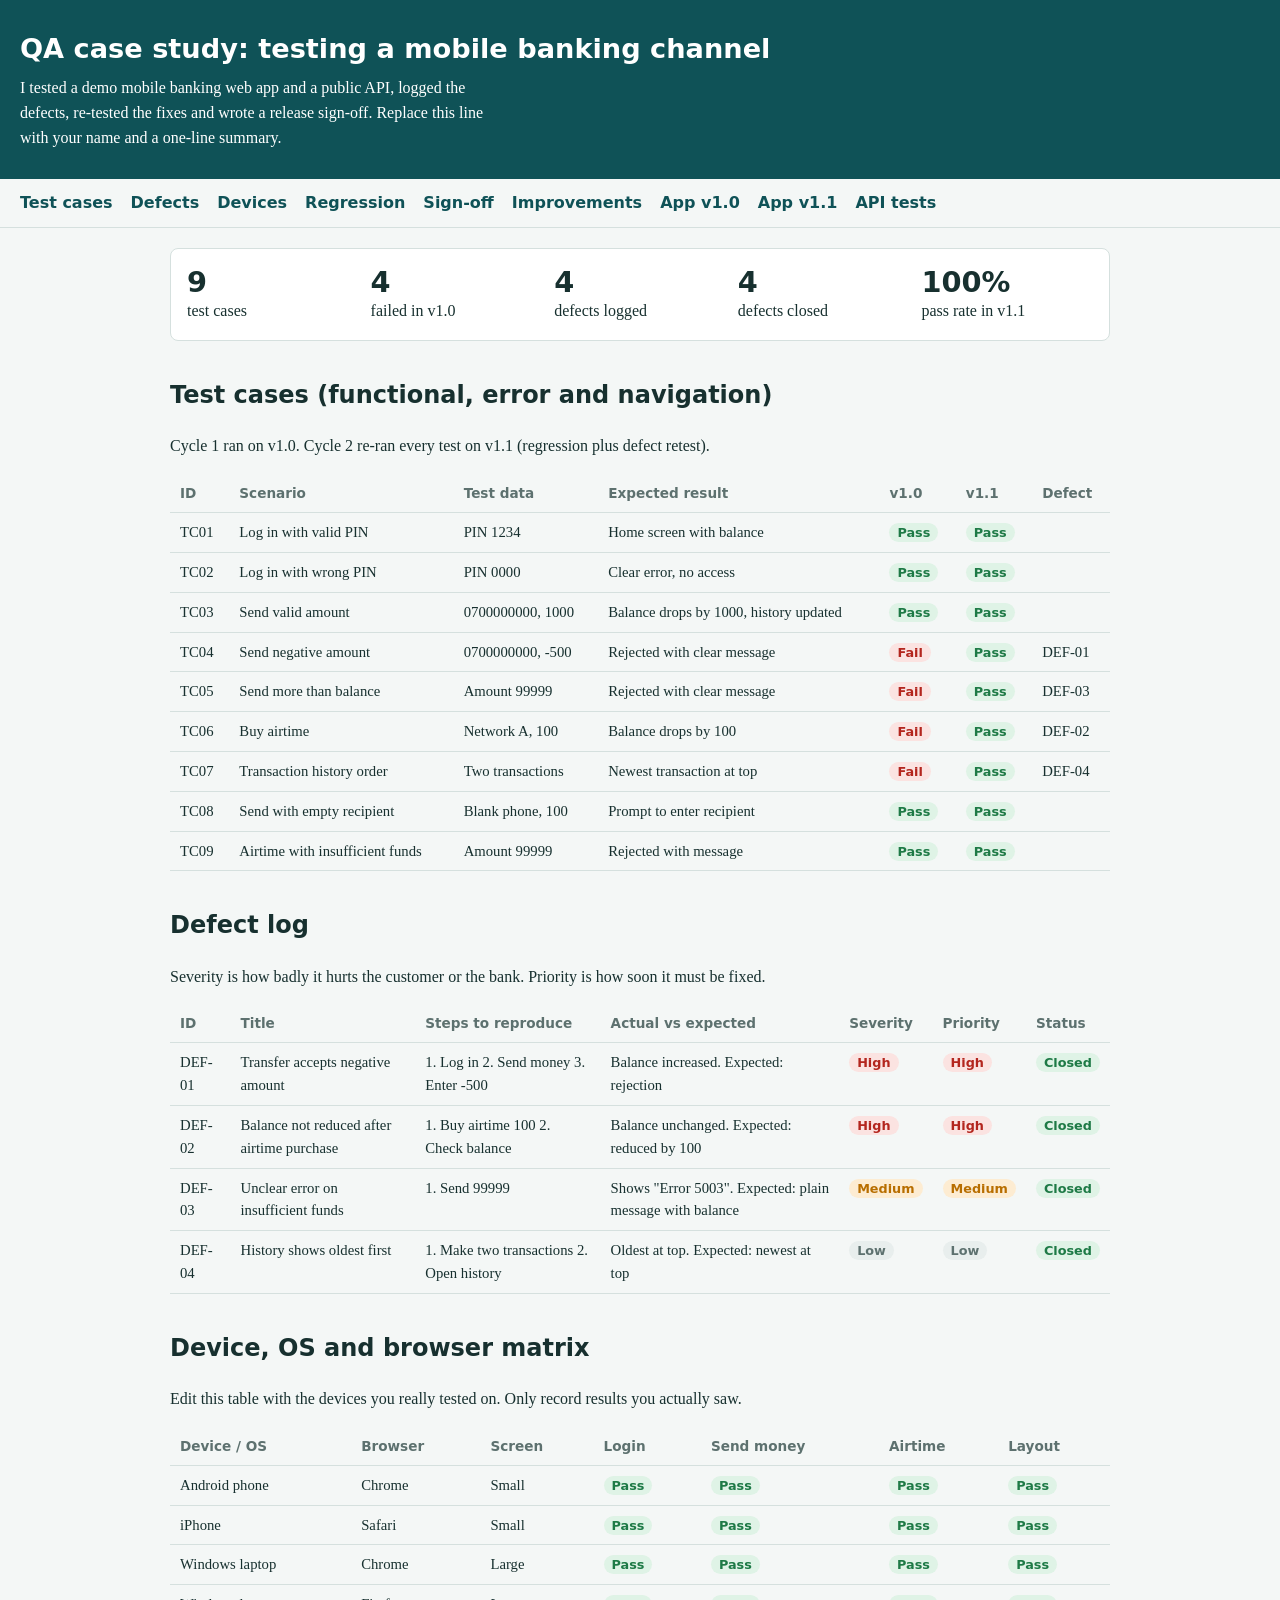
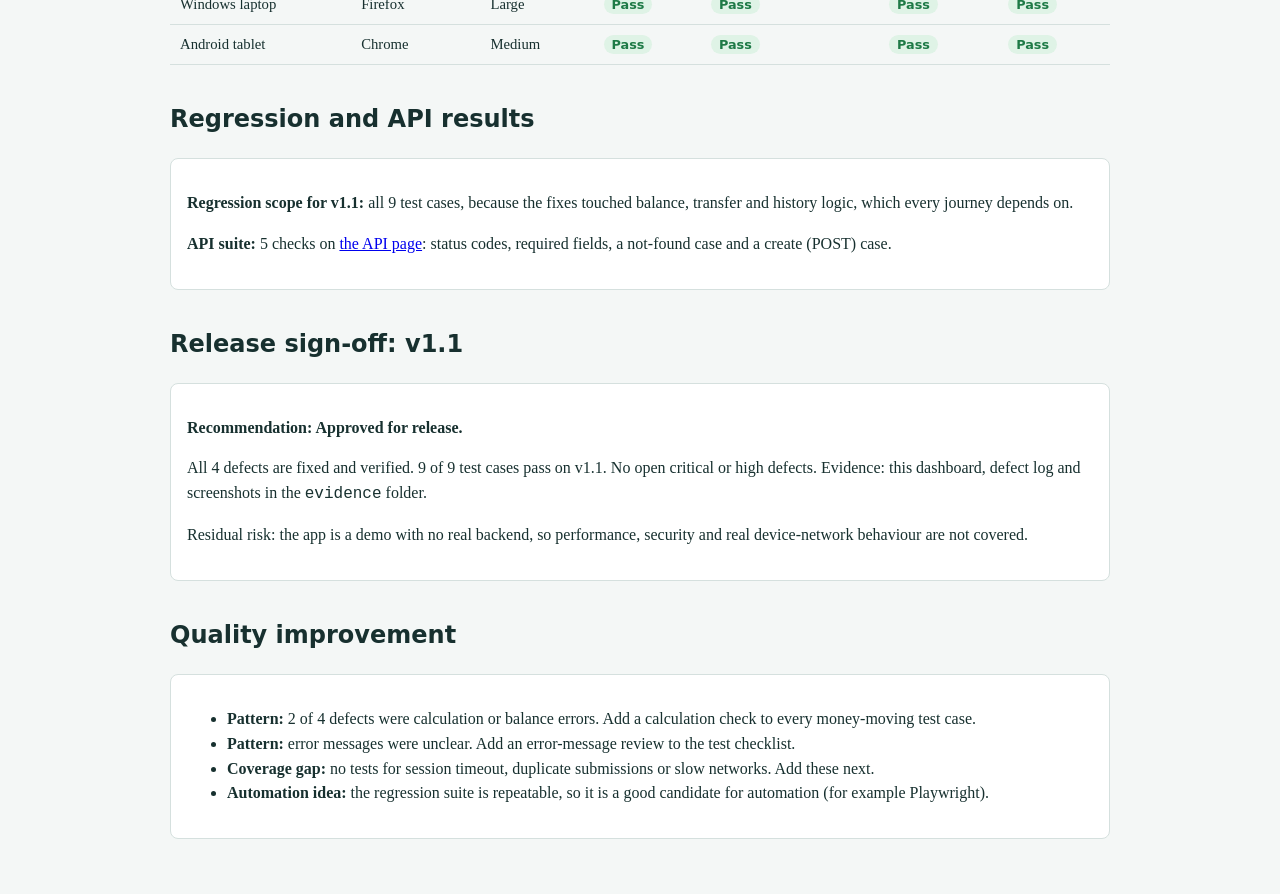
==== index.html @ ebb79bf7 "Add files via upload" ====
<!DOCTYPE html>
<html lang="en"><head><meta charset="utf-8">
<meta name="viewport" content="width=device-width, initial-scale=1">
<title>QA Case Study: Mobile and Channel Testing</title>
<link rel="stylesheet" href="style.css"></head>
<body>
<header><h1>QA case study: testing a mobile banking channel</h1>
<p>I tested a demo mobile banking web app and a public API, logged the defects, re-tested the fixes and wrote a release sign-off. Replace this line with your name and a one-line summary.</p></header>
<nav><a href="#cases">Test cases</a><a href="#defects">Defects</a><a href="#compat">Devices</a><a href="#regression">Regression</a><a href="#signoff">Sign-off</a><a href="#improve">Improvements</a><a href="app.html?v=1.0">App v1.0</a><a href="app.html?v=1.1">App v1.1</a><a href="api.html">API tests</a></nav>
<main>
<section><div class="stats card" id="stats"></div></section>

<section id="cases"><h2>Test cases (functional, error and navigation)</h2>
<p>Cycle 1 ran on v1.0. Cycle 2 re-ran every test on v1.1 (regression plus defect retest).</p>
<div class="wrap"><table><thead><tr><th>ID</th><th>Scenario</th><th>Test data</th><th>Expected result</th><th>v1.0</th><th>v1.1</th><th>Defect</th></tr></thead><tbody id="tc"></tbody></table></div></section>

<section id="defects"><h2>Defect log</h2>
<p>Severity is how badly it hurts the customer or the bank. Priority is how soon it must be fixed.</p>
<div class="wrap"><table><thead><tr><th>ID</th><th>Title</th><th>Steps to reproduce</th><th>Actual vs expected</th><th>Severity</th><th>Priority</th><th>Status</th></tr></thead><tbody id="df"></tbody></table></div></section>

<section id="compat"><h2>Device, OS and browser matrix</h2>
<p>Edit this table with the devices you really tested on. Only record results you actually saw.</p>
<div class="wrap"><table><thead><tr><th>Device / OS</th><th>Browser</th><th>Screen</th><th>Login</th><th>Send money</th><th>Airtime</th><th>Layout</th></tr></thead><tbody id="cm"></tbody></table></div></section>

<section id="regression"><h2>Regression and API results</h2>
<div class="card"><p><b>Regression scope for v1.1:</b> all 9 test cases, because the fixes touched balance, transfer and history logic, which every journey depends on.</p>
<p><b>API suite:</b> 5 checks on <a href="api.html">the API page</a>: status codes, required fields, a not-found case and a create (POST) case.</p></div></section>

<section id="signoff"><h2>Release sign-off: v1.1</h2>
<div class="card"><p><b>Recommendation: Approved for release.</b></p>
<p>All 4 defects are fixed and verified. 9 of 9 test cases pass on v1.1. No open critical or high defects. Evidence: this dashboard, defect log and screenshots in the <code>evidence</code> folder.</p>
<p>Residual risk: the app is a demo with no real backend, so performance, security and real device-network behaviour are not covered.</p></div></section>

<section id="improve"><h2>Quality improvement</h2>
<div class="card"><ul>
<li><b>Pattern:</b> 2 of 4 defects were calculation or balance errors. Add a calculation check to every money-moving test case.</li>
<li><b>Pattern:</b> error messages were unclear. Add an error-message review to the test checklist.</li>
<li><b>Coverage gap:</b> no tests for session timeout, duplicate submissions or slow networks. Add these next.</li>
<li><b>Automation idea:</b> the regression suite is repeatable, so it is a good candidate for automation (for example Playwright).</li>
</ul></div></section>
</main>
<script>
// EDIT THESE LISTS to change what the dashboard shows. Everything else updates by itself.
const cases=[
['TC01','Log in with valid PIN','PIN 1234','Home screen with balance','Pass','Pass',''],
['TC02','Log in with wrong PIN','PIN 0000','Clear error, no access','Pass','Pass',''],
['TC03','Send valid amount','0700000000, 1000','Balance drops by 1000, history updated','Pass','Pass',''],
['TC04','Send negative amount','0700000000, -500','Rejected with clear message','Fail','Pass','DEF-01'],
['TC05','Send more than balance','Amount 99999','Rejected with clear message','Fail','Pass','DEF-03'],
['TC06','Buy airtime','Network A, 100','Balance drops by 100','Fail','Pass','DEF-02'],
['TC07','Transaction history order','Two transactions','Newest transaction at top','Fail','Pass','DEF-04'],
['TC08','Send with empty recipient','Blank phone, 100','Prompt to enter recipient','Pass','Pass',''],
['TC09','Airtime with insufficient funds','Amount 99999','Rejected with message','Pass','Pass','']];
const defects=[
['DEF-01','Transfer accepts negative amount','1. Log in 2. Send money 3. Enter -500','Balance increased. Expected: rejection','High','High','Closed'],
['DEF-02','Balance not reduced after airtime purchase','1. Buy airtime 100 2. Check balance','Balance unchanged. Expected: reduced by 100','High','High','Closed'],
['DEF-03','Unclear error on insufficient funds','1. Send 99999','Shows "Error 5003". Expected: plain message with balance','Medium','Medium','Closed'],
['DEF-04','History shows oldest first','1. Make two transactions 2. Open history','Oldest at top. Expected: newest at top','Low','Low','Closed']];
const compat=[
['Android phone','Chrome','Small','Pass','Pass','Pass','Pass'],
['iPhone','Safari','Small','Pass','Pass','Pass','Pass'],
['Windows laptop','Chrome','Large','Pass','Pass','Pass','Pass'],
['Windows laptop','Firefox','Large','Pass','Pass','Pass','Pass'],
['Android tablet','Chrome','Medium','Pass','Pass','Pass','Pass']];
const tag=v=>v?`<span class="tag ${v}">${v}</span>`:'-';
const rows=(a,i)=>a.map(r=>'<tr>'+r.map((c,j)=>`<td>${i.includes(j)?tag(c):c}</td>`).join('')+'</tr>').join('');
document.getElementById('tc').innerHTML=rows(cases,[4,5]);
document.getElementById('df').innerHTML=rows(defects,[4,5,6]);
document.getElementById('cm').innerHTML=rows(compat,[3,4,5,6]);
const f1=cases.filter(c=>c[4]==='Fail').length, p2=cases.filter(c=>c[5]==='Pass').length;
document.getElementById('stats').innerHTML=[[cases.length,'test cases'],[f1,'failed in v1.0'],[defects.length,'defects logged'],[defects.filter(d=>d[6]==='Closed').length,'defects closed'],[Math.round(p2/cases.length*100)+'%','pass rate in v1.1']].map(s=>`<div><b>${s[0]}</b>${s[1]}</div>`).join('');
</script></body></html>
---- style.css ----
:root{--ink:#17302f;--bg:#f4f7f6;--card:#fff;--teal:#0f5257;--line:#d5e0de;--pass:#1e7a46;--fail:#b3261e;--warn:#b86e00;--muted:#5d716f}
@media(prefers-color-scheme:dark){:root{--ink:#e4efed;--bg:#0f1b1b;--card:#172827;--teal:#6cc3c0;--line:#2a4140;--muted:#9bb2af}}
*{box-sizing:border-box}
body{margin:0;font:16px/1.55 Georgia,"Times New Roman",serif;background:var(--bg);color:var(--ink)}
h1,h2,h3,nav,button,th,.tag,label{font-family:system-ui,-apple-system,"Segoe UI",Roboto,sans-serif}
header{background:var(--teal);color:#fff;padding:28px 20px}
@media(prefers-color-scheme:dark){header{color:#0f1b1b}}
header h1{margin:0 0 6px;font-size:1.7rem}header p{margin:0;max-width:60ch}
nav{display:flex;gap:18px;padding:12px 20px;border-bottom:1px solid var(--line);flex-wrap:wrap}
nav a{color:var(--teal);font-weight:600;text-decoration:none}nav a:hover,a:focus{text-decoration:underline}
main{max-width:980px;margin:0 auto;padding:20px}
section{margin:0 0 36px}
.card{background:var(--card);border:1px solid var(--line);border-radius:8px;padding:16px}
.stats{display:grid;grid-template-columns:repeat(auto-fit,minmax(130px,1fr));gap:12px}
.stats b{display:block;font:700 1.8rem system-ui}
.wrap{overflow-x:auto}
table{border-collapse:collapse;width:100%;font-size:.92rem}
th,td{text-align:left;padding:8px 10px;border-bottom:1px solid var(--line);vertical-align:top}
th{font-size:.85rem;color:var(--muted)}
.tag{padding:2px 8px;border-radius:99px;font-size:.8rem;font-weight:600;white-space:nowrap}
.Pass,.Fixed,.Closed{background:#dff3e6;color:var(--pass)}.Fail,.Open,.High{background:#fbe3e1;color:var(--fail)}
.Medium{background:#fdecd2;color:var(--warn)}.Low,.NA{background:#e8eeed;color:var(--muted)}
button{background:var(--teal);color:#fff;border:0;border-radius:6px;padding:10px 16px;font-weight:600;cursor:pointer}
@media(prefers-color-scheme:dark){button{color:#0f1b1b}}
button:focus-visible,input:focus-visible,select:focus-visible{outline:3px solid var(--warn);outline-offset:2px}
button.alt{background:transparent;color:var(--teal);border:1px solid var(--teal)}
input,select{width:100%;padding:10px;margin:4px 0 12px;border:1px solid var(--line);border-radius:6px;font:inherit;background:var(--card);color:var(--ink)}
.err{color:var(--fail);font-family:system-ui}.ok{color:var(--pass);font-family:system-ui}
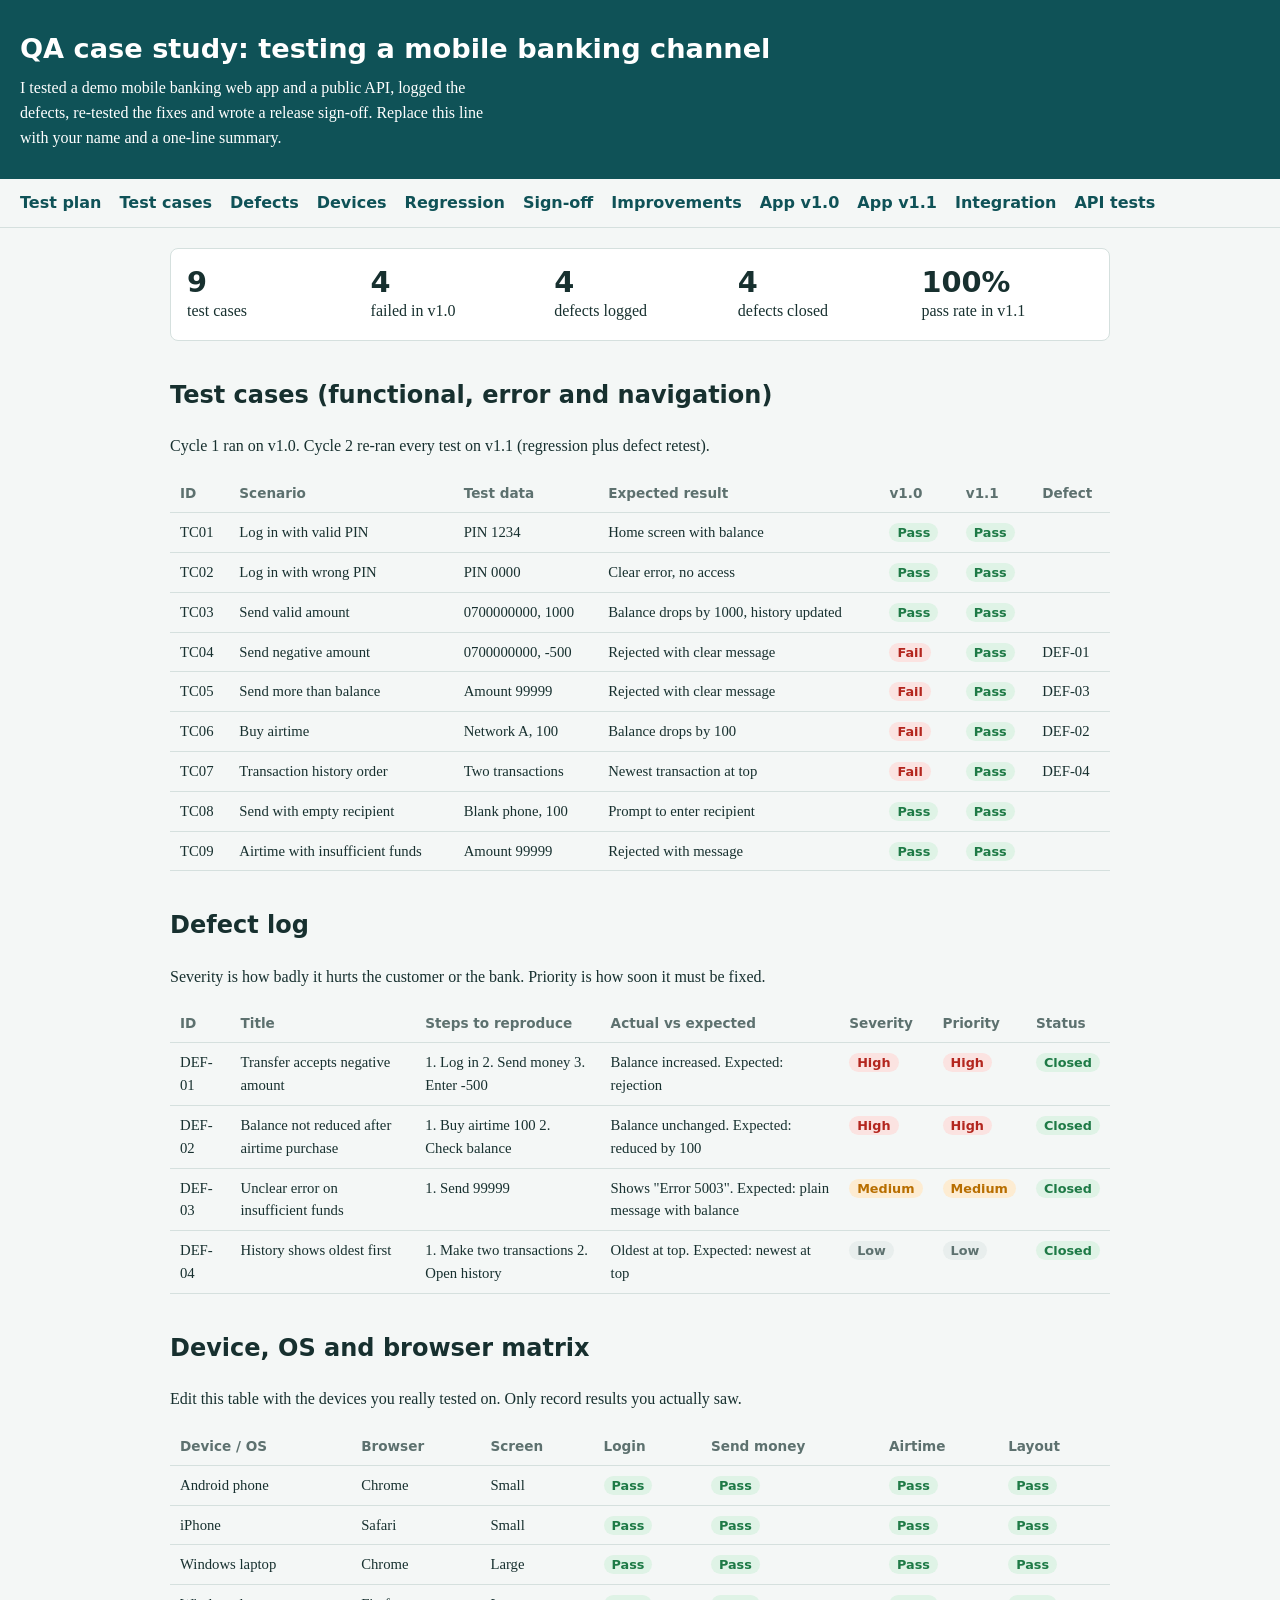
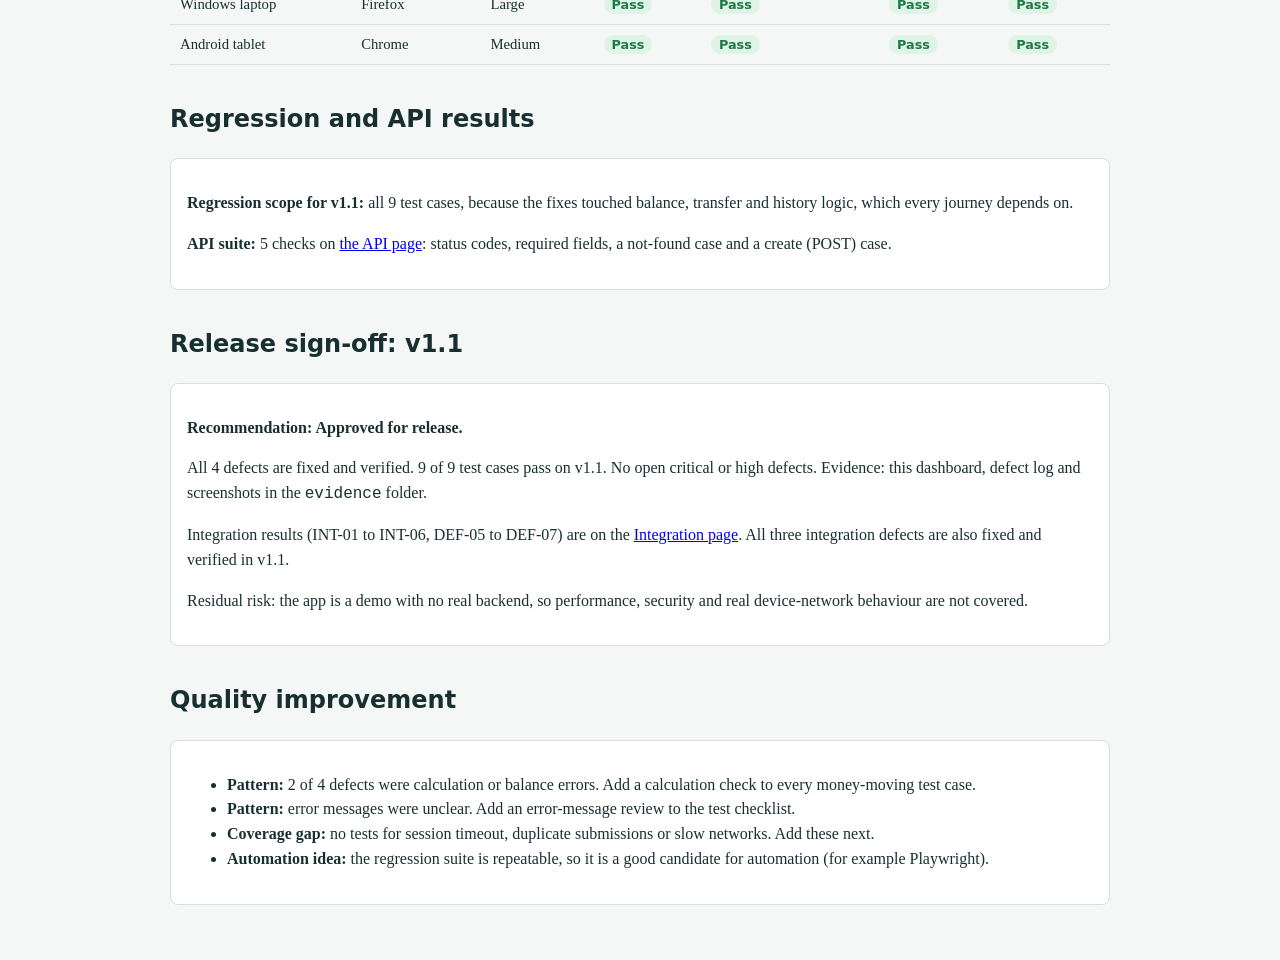
==== commit 9e771e32: "Add files via upload" ====
--- a/index.html
+++ b/index.html
@@ -6,7 +6,7 @@
 <body>
 <header><h1>QA case study: testing a mobile banking channel</h1>
 <p>I tested a demo mobile banking web app and a public API, logged the defects, re-tested the fixes and wrote a release sign-off. Replace this line with your name and a one-line summary.</p></header>
-<nav><a href="#cases">Test cases</a><a href="#defects">Defects</a><a href="#compat">Devices</a><a href="#regression">Regression</a><a href="#signoff">Sign-off</a><a href="#improve">Improvements</a><a href="app.html?v=1.0">App v1.0</a><a href="app.html?v=1.1">App v1.1</a><a href="api.html">API tests</a></nav>
+<nav><a href="plan.html">Test plan</a><a href="#cases">Test cases</a><a href="#defects">Defects</a><a href="#compat">Devices</a><a href="#regression">Regression</a><a href="#signoff">Sign-off</a><a href="#improve">Improvements</a><a href="app.html?v=1.0">App v1.0</a><a href="app.html?v=1.1">App v1.1</a><a href="integration.html">Integration</a><a href="api.html">API tests</a></nav>
 <main>
 <section><div class="stats card" id="stats"></div></section>
 
@@ -29,6 +29,7 @@
 <section id="signoff"><h2>Release sign-off: v1.1</h2>
 <div class="card"><p><b>Recommendation: Approved for release.</b></p>
 <p>All 4 defects are fixed and verified. 9 of 9 test cases pass on v1.1. No open critical or high defects. Evidence: this dashboard, defect log and screenshots in the <code>evidence</code> folder.</p>
+<p>Integration results (INT-01 to INT-06, DEF-05 to DEF-07) are on the <a href="integration.html">Integration page</a>. All three integration defects are also fixed and verified in v1.1.</p>
 <p>Residual risk: the app is a demo with no real backend, so performance, security and real device-network behaviour are not covered.</p></div></section>
 
 <section id="improve"><h2>Quality improvement</h2>
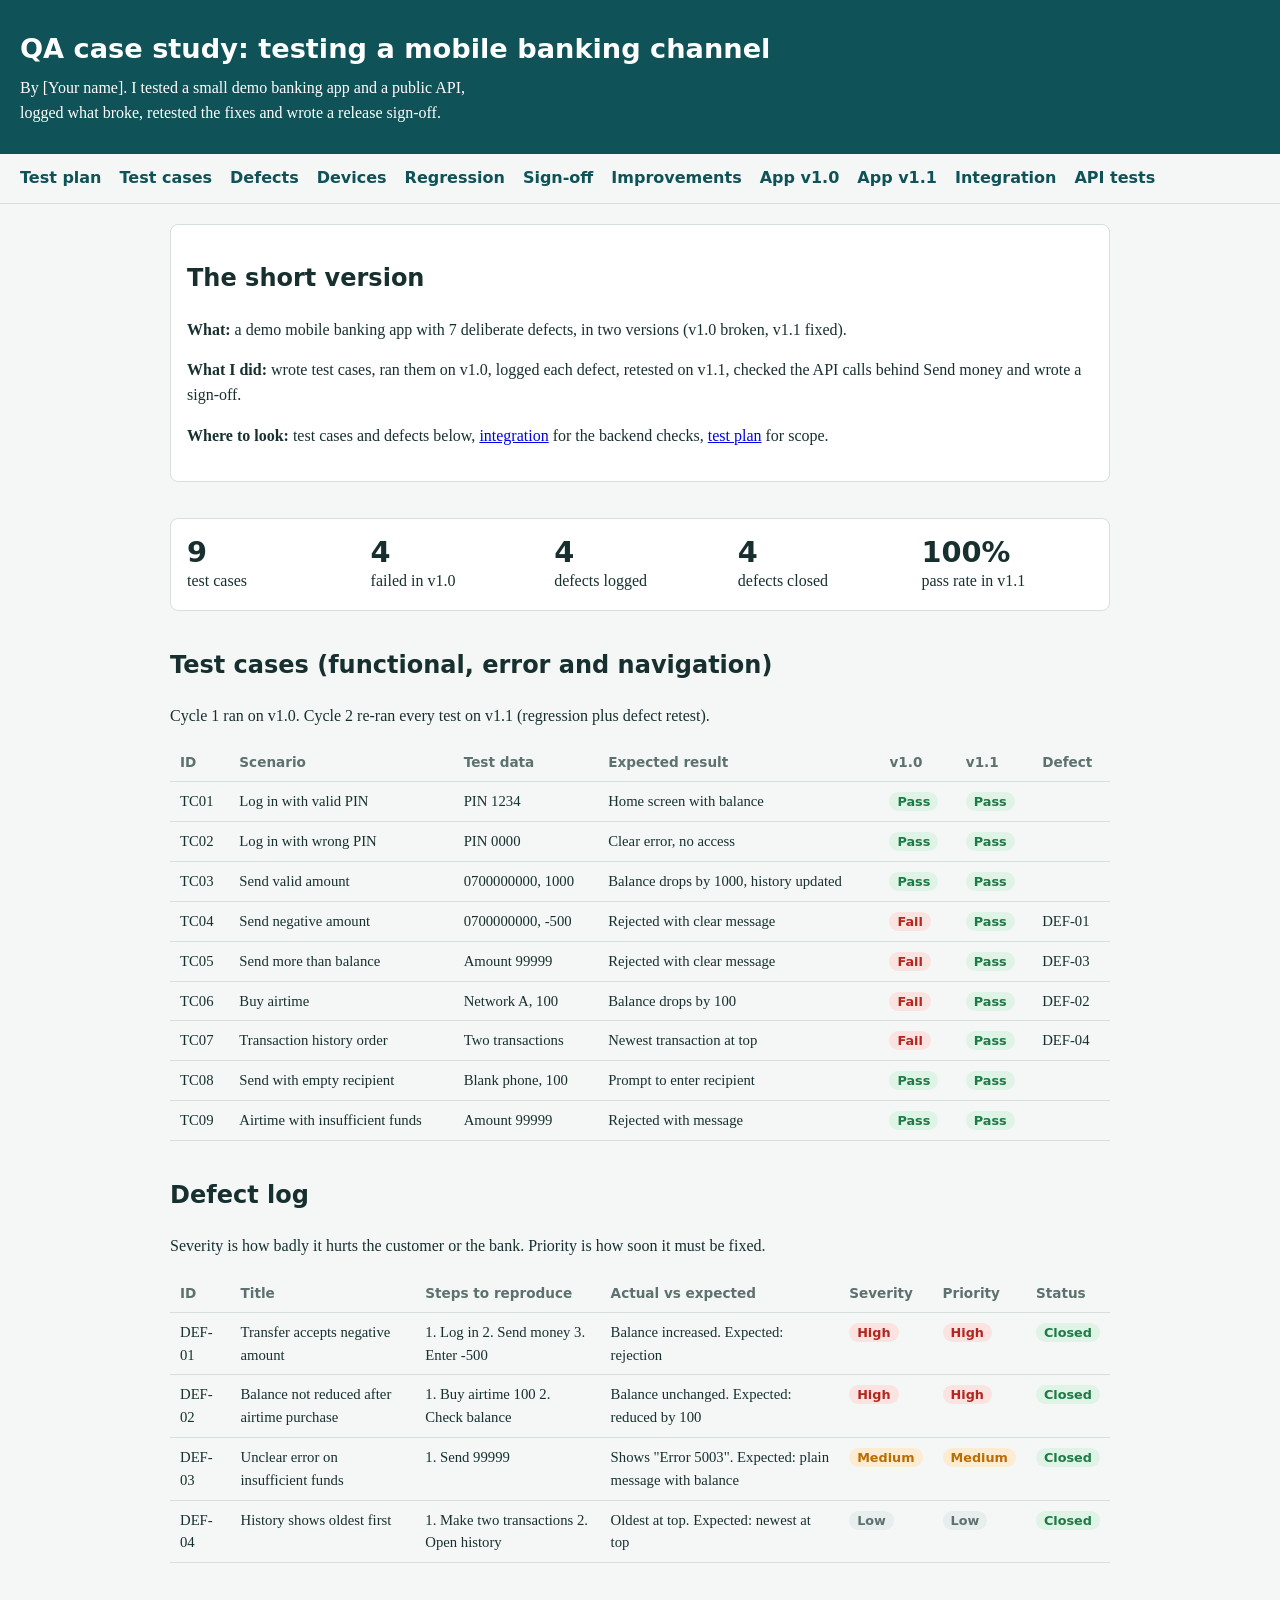
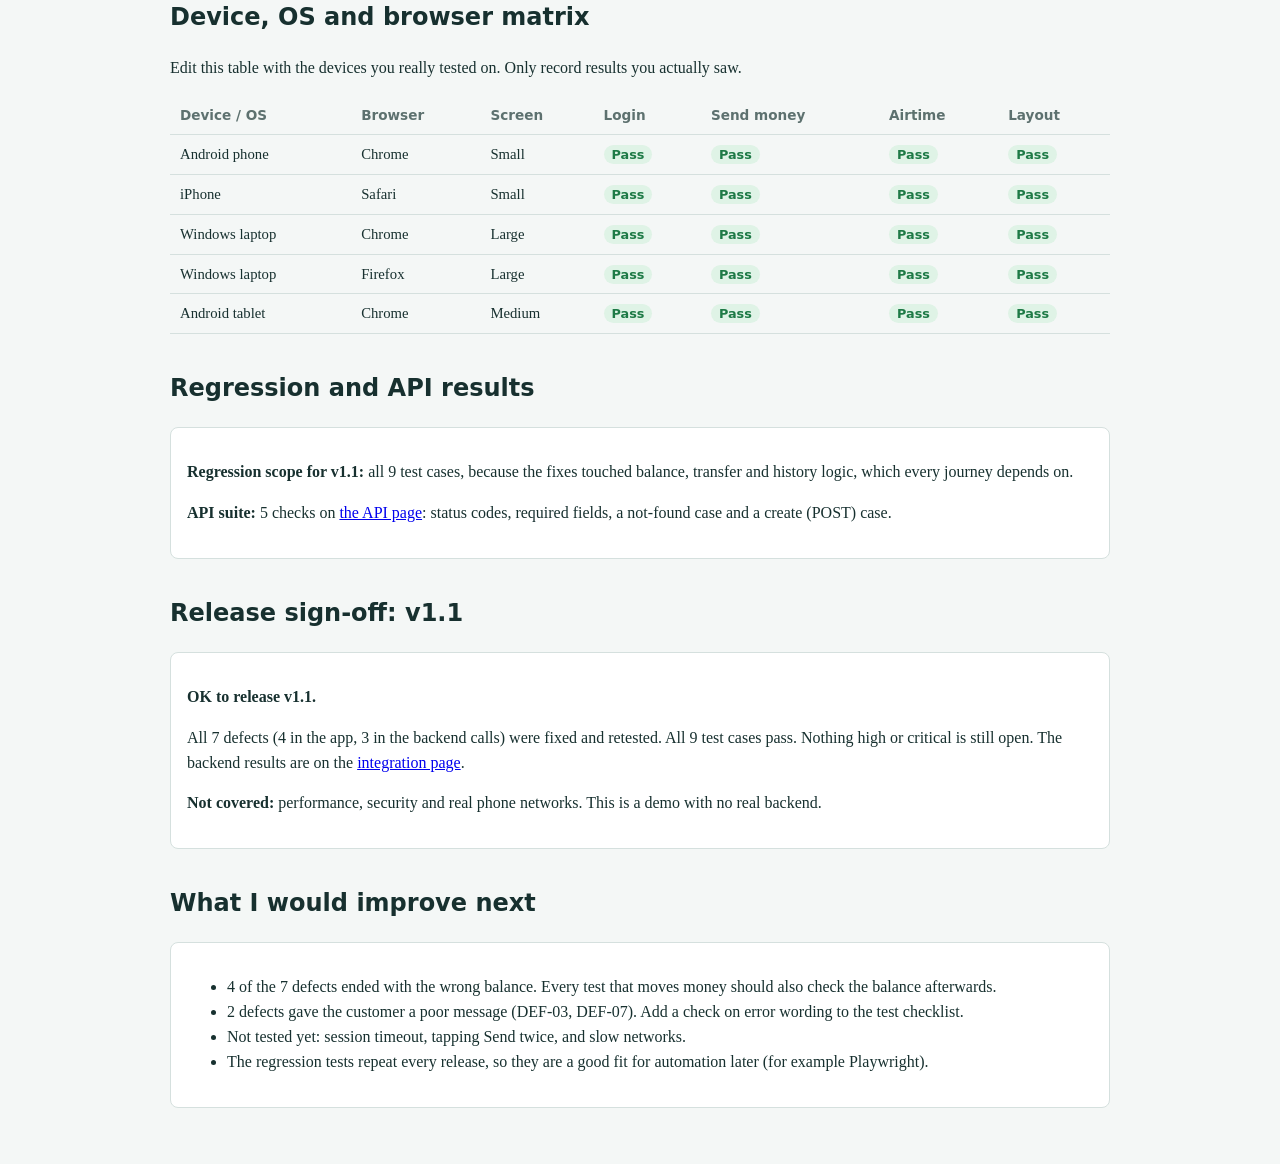
==== commit 4a7a0d24: "Add files via upload" ====
--- a/index.html
+++ b/index.html
@@ -5,9 +5,13 @@
 <link rel="stylesheet" href="style.css"></head>
 <body>
 <header><h1>QA case study: testing a mobile banking channel</h1>
-<p>I tested a demo mobile banking web app and a public API, logged the defects, re-tested the fixes and wrote a release sign-off. Replace this line with your name and a one-line summary.</p></header>
+<p>By [Your name]. I tested a small demo banking app and a public API, logged what broke, retested the fixes and wrote a release sign-off.</p></header>
 <nav><a href="plan.html">Test plan</a><a href="#cases">Test cases</a><a href="#defects">Defects</a><a href="#compat">Devices</a><a href="#regression">Regression</a><a href="#signoff">Sign-off</a><a href="#improve">Improvements</a><a href="app.html?v=1.0">App v1.0</a><a href="app.html?v=1.1">App v1.1</a><a href="integration.html">Integration</a><a href="api.html">API tests</a></nav>
 <main>
+<section class="card"><h2>The short version</h2>
+<p><b>What:</b> a demo mobile banking app with 7 deliberate defects, in two versions (v1.0 broken, v1.1 fixed).</p>
+<p><b>What I did:</b> wrote test cases, ran them on v1.0, logged each defect, retested on v1.1, checked the API calls behind Send money and wrote a sign-off.</p>
+<p><b>Where to look:</b> test cases and defects below, <a href="integration.html">integration</a> for the backend checks, <a href="plan.html">test plan</a> for scope.</p></section>
 <section><div class="stats card" id="stats"></div></section>
 
 <section id="cases"><h2>Test cases (functional, error and navigation)</h2>
@@ -27,17 +31,16 @@
 <p><b>API suite:</b> 5 checks on <a href="api.html">the API page</a>: status codes, required fields, a not-found case and a create (POST) case.</p></div></section>
 
 <section id="signoff"><h2>Release sign-off: v1.1</h2>
-<div class="card"><p><b>Recommendation: Approved for release.</b></p>
-<p>All 4 defects are fixed and verified. 9 of 9 test cases pass on v1.1. No open critical or high defects. Evidence: this dashboard, defect log and screenshots in the <code>evidence</code> folder.</p>
-<p>Integration results (INT-01 to INT-06, DEF-05 to DEF-07) are on the <a href="integration.html">Integration page</a>. All three integration defects are also fixed and verified in v1.1.</p>
-<p>Residual risk: the app is a demo with no real backend, so performance, security and real device-network behaviour are not covered.</p></div></section>
+<div class="card"><p><b>OK to release v1.1.</b></p>
+<p>All 7 defects (4 in the app, 3 in the backend calls) were fixed and retested. All 9 test cases pass. Nothing high or critical is still open. The backend results are on the <a href="integration.html">integration page</a>.</p>
+<p><b>Not covered:</b> performance, security and real phone networks. This is a demo with no real backend.</p></div></section>
 
-<section id="improve"><h2>Quality improvement</h2>
+<section id="improve"><h2>What I would improve next</h2>
 <div class="card"><ul>
-<li><b>Pattern:</b> 2 of 4 defects were calculation or balance errors. Add a calculation check to every money-moving test case.</li>
-<li><b>Pattern:</b> error messages were unclear. Add an error-message review to the test checklist.</li>
-<li><b>Coverage gap:</b> no tests for session timeout, duplicate submissions or slow networks. Add these next.</li>
-<li><b>Automation idea:</b> the regression suite is repeatable, so it is a good candidate for automation (for example Playwright).</li>
+<li>4 of the 7 defects ended with the wrong balance. Every test that moves money should also check the balance afterwards.</li>
+<li>2 defects gave the customer a poor message (DEF-03, DEF-07). Add a check on error wording to the test checklist.</li>
+<li>Not tested yet: session timeout, tapping Send twice, and slow networks.</li>
+<li>The regression tests repeat every release, so they are a good fit for automation later (for example Playwright).</li>
 </ul></div></section>
 </main>
 <script>
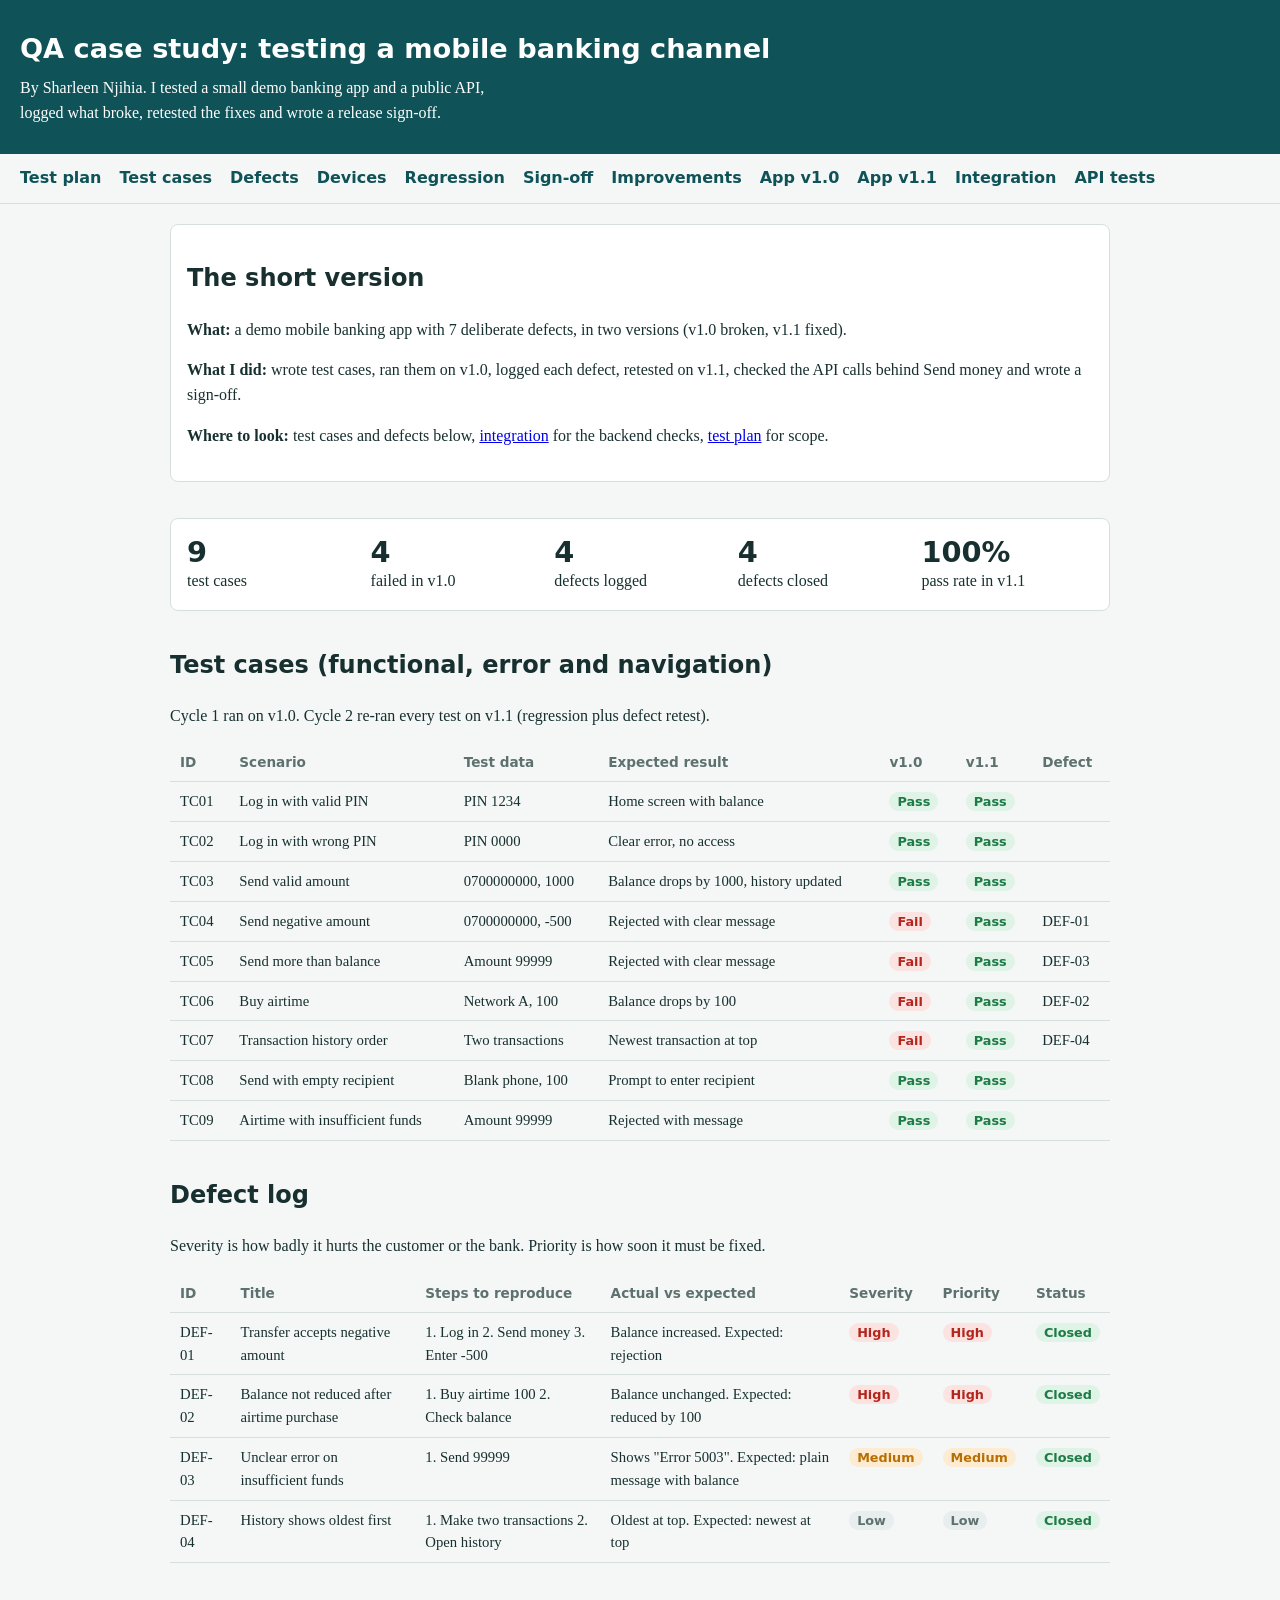
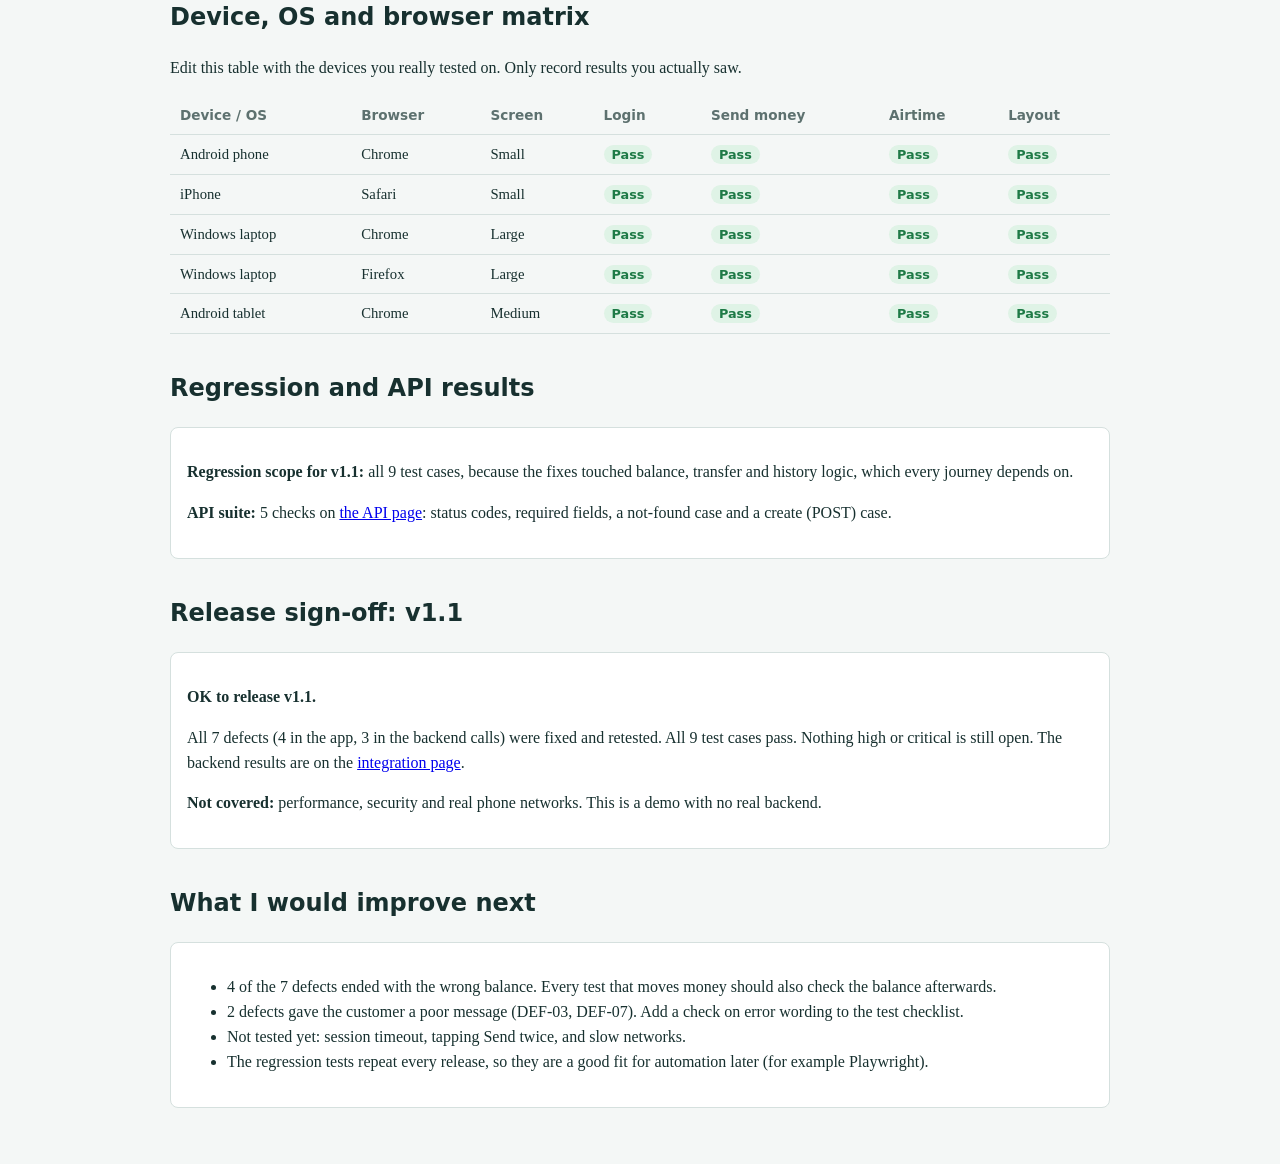
==== commit 1b05216e: "Update author name in index.html" ====
--- a/index.html
+++ b/index.html
@@ -5,7 +5,7 @@
 <link rel="stylesheet" href="style.css"></head>
 <body>
 <header><h1>QA case study: testing a mobile banking channel</h1>
-<p>By [Your name]. I tested a small demo banking app and a public API, logged what broke, retested the fixes and wrote a release sign-off.</p></header>
+<p>By Sharleen Njihia. I tested a small demo banking app and a public API, logged what broke, retested the fixes and wrote a release sign-off.</p></header>
 <nav><a href="plan.html">Test plan</a><a href="#cases">Test cases</a><a href="#defects">Defects</a><a href="#compat">Devices</a><a href="#regression">Regression</a><a href="#signoff">Sign-off</a><a href="#improve">Improvements</a><a href="app.html?v=1.0">App v1.0</a><a href="app.html?v=1.1">App v1.1</a><a href="integration.html">Integration</a><a href="api.html">API tests</a></nav>
 <main>
 <section class="card"><h2>The short version</h2>
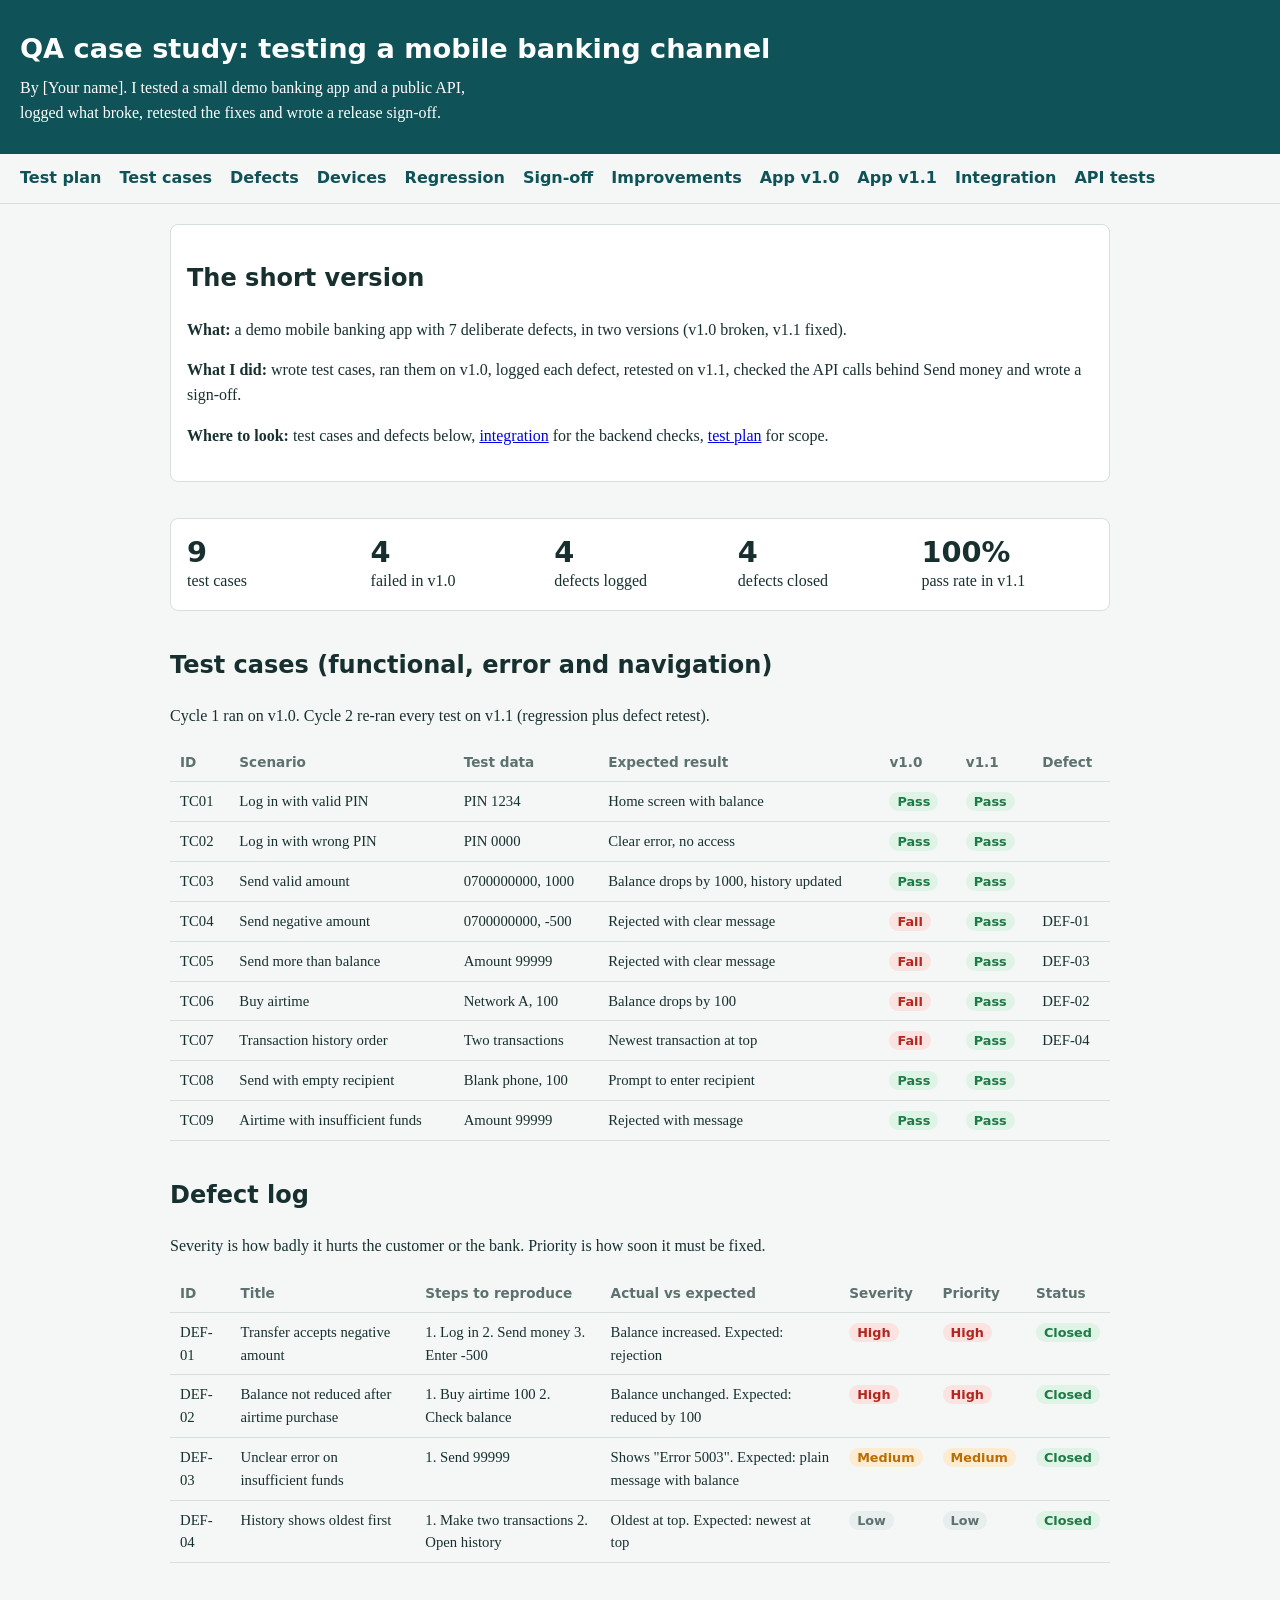
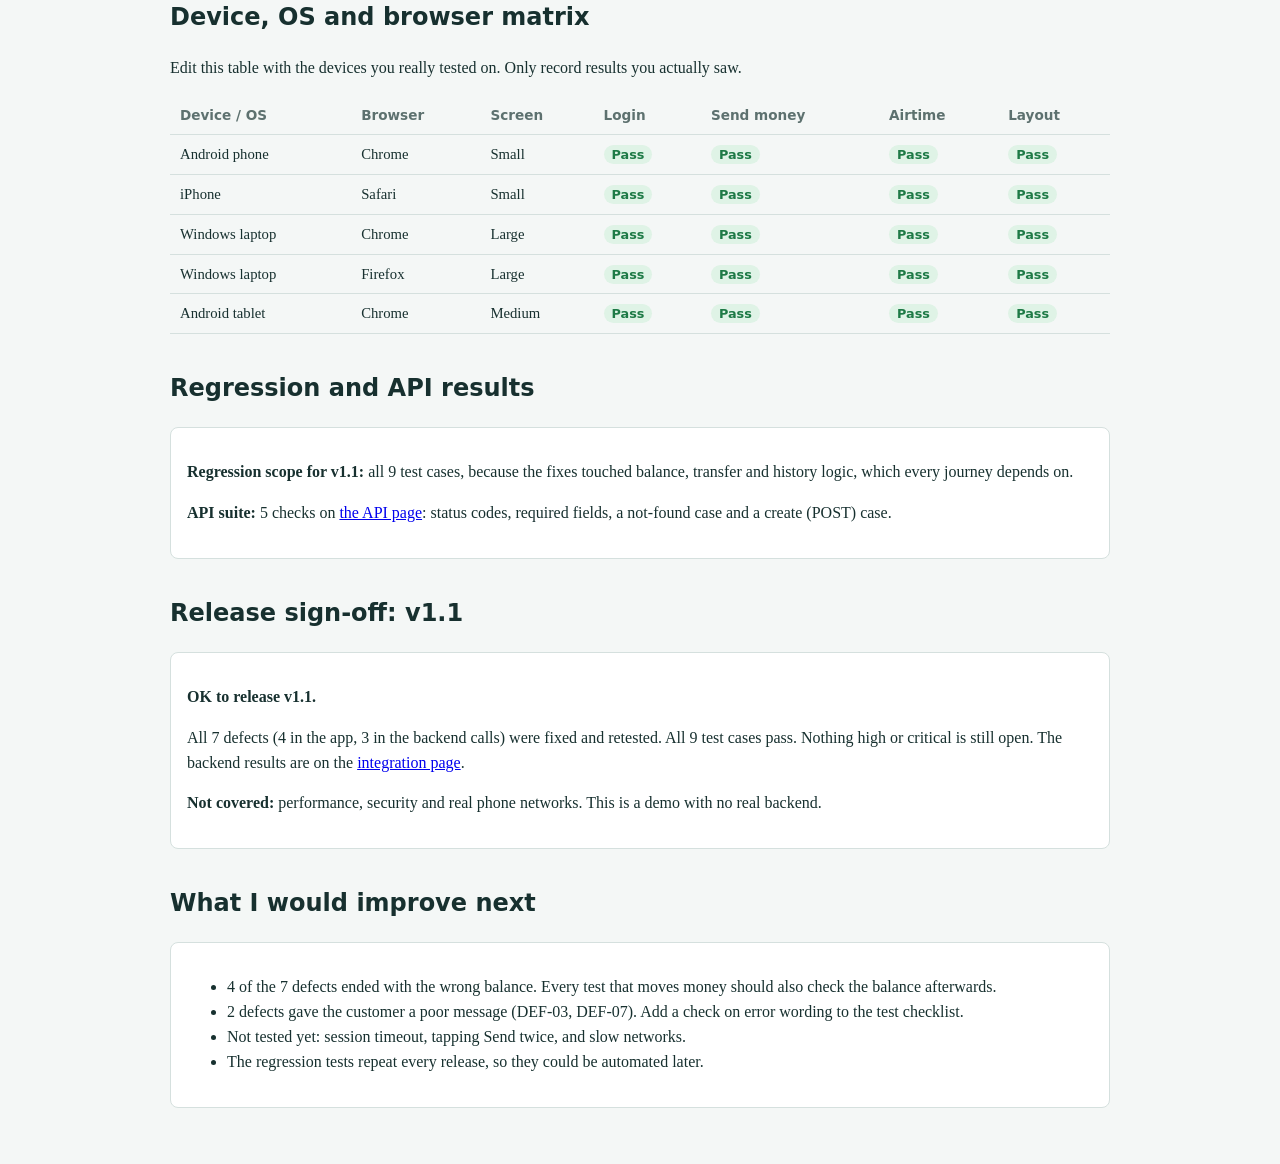
==== commit c1e9e15f: "Add files via upload" ====
--- a/index.html
+++ b/index.html
@@ -5,7 +5,7 @@
 <link rel="stylesheet" href="style.css"></head>
 <body>
 <header><h1>QA case study: testing a mobile banking channel</h1>
-<p>By Sharleen Njihia. I tested a small demo banking app and a public API, logged what broke, retested the fixes and wrote a release sign-off.</p></header>
+<p>By [Your name]. I tested a small demo banking app and a public API, logged what broke, retested the fixes and wrote a release sign-off.</p></header>
 <nav><a href="plan.html">Test plan</a><a href="#cases">Test cases</a><a href="#defects">Defects</a><a href="#compat">Devices</a><a href="#regression">Regression</a><a href="#signoff">Sign-off</a><a href="#improve">Improvements</a><a href="app.html?v=1.0">App v1.0</a><a href="app.html?v=1.1">App v1.1</a><a href="integration.html">Integration</a><a href="api.html">API tests</a></nav>
 <main>
 <section class="card"><h2>The short version</h2>
@@ -40,7 +40,7 @@
 <li>4 of the 7 defects ended with the wrong balance. Every test that moves money should also check the balance afterwards.</li>
 <li>2 defects gave the customer a poor message (DEF-03, DEF-07). Add a check on error wording to the test checklist.</li>
 <li>Not tested yet: session timeout, tapping Send twice, and slow networks.</li>
-<li>The regression tests repeat every release, so they are a good fit for automation later (for example Playwright).</li>
+<li>The regression tests repeat every release, so they could be automated later.</li>
 </ul></div></section>
 </main>
 <script>
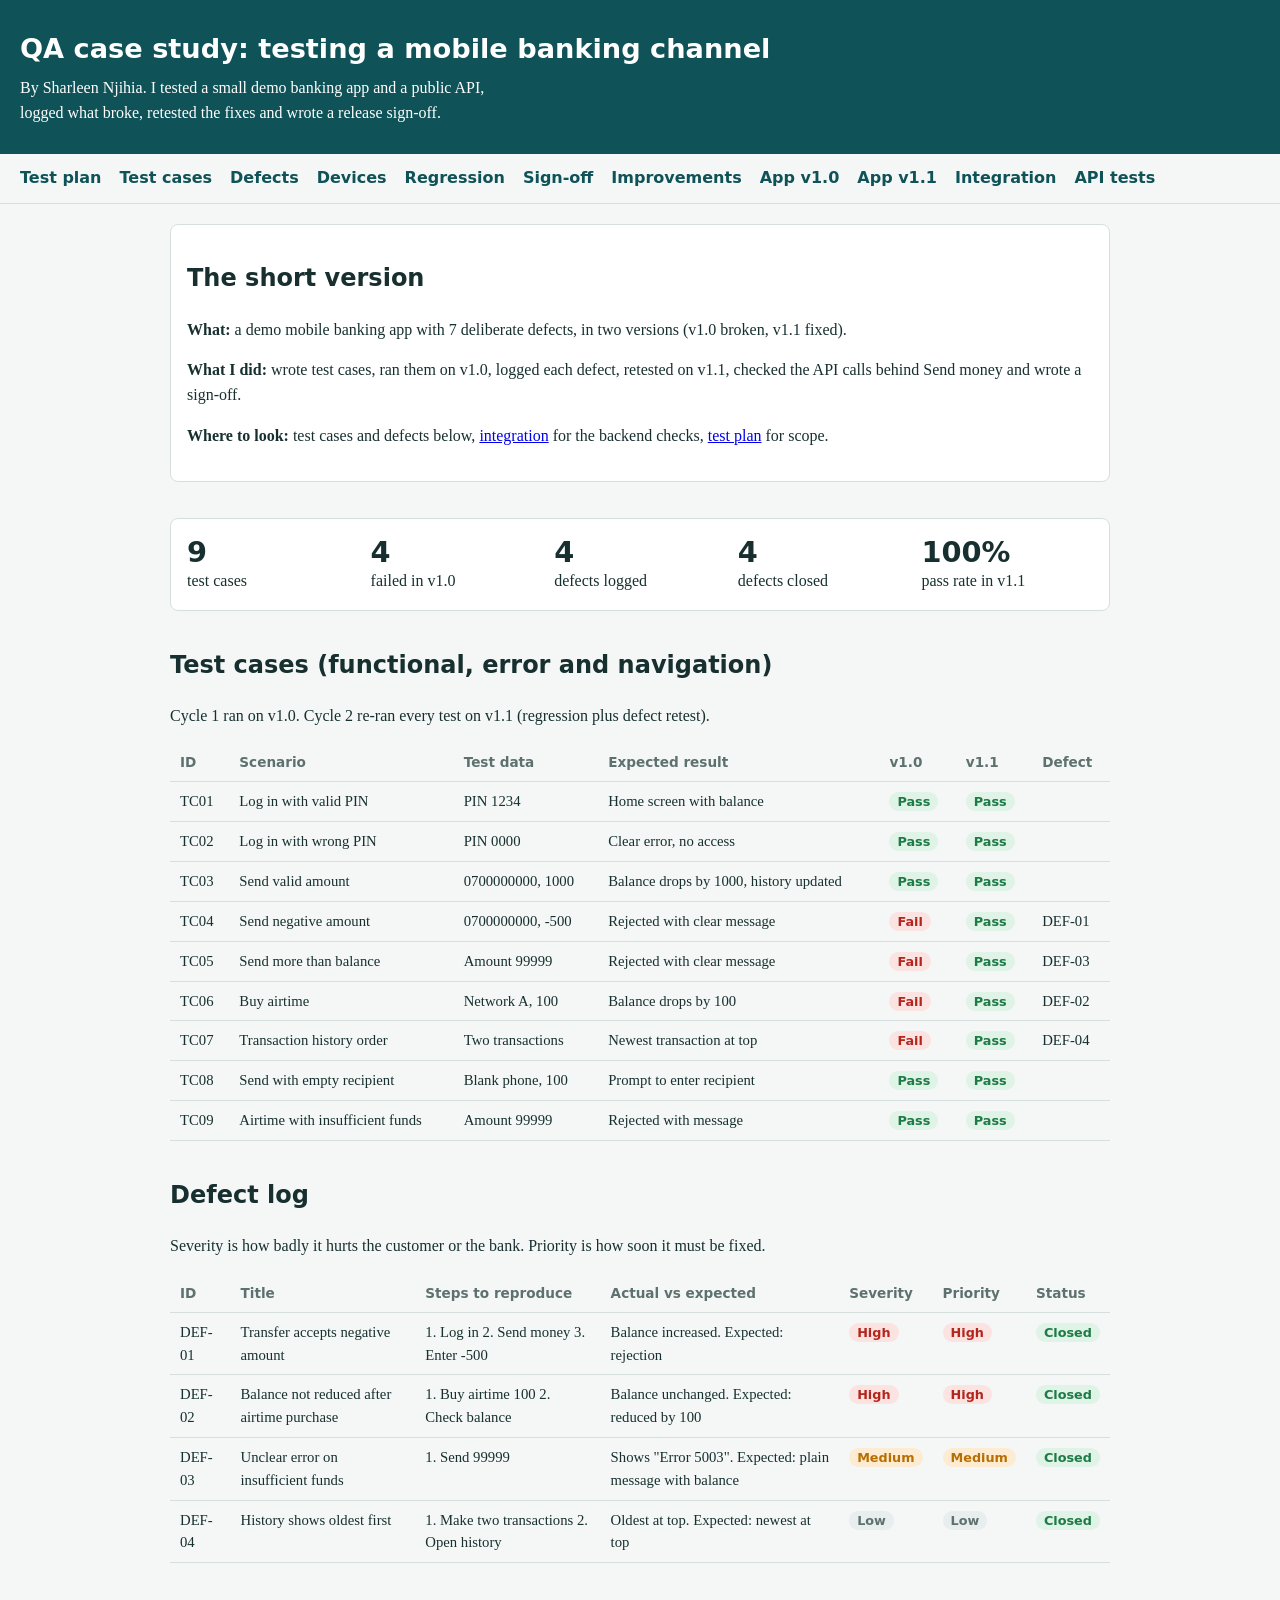
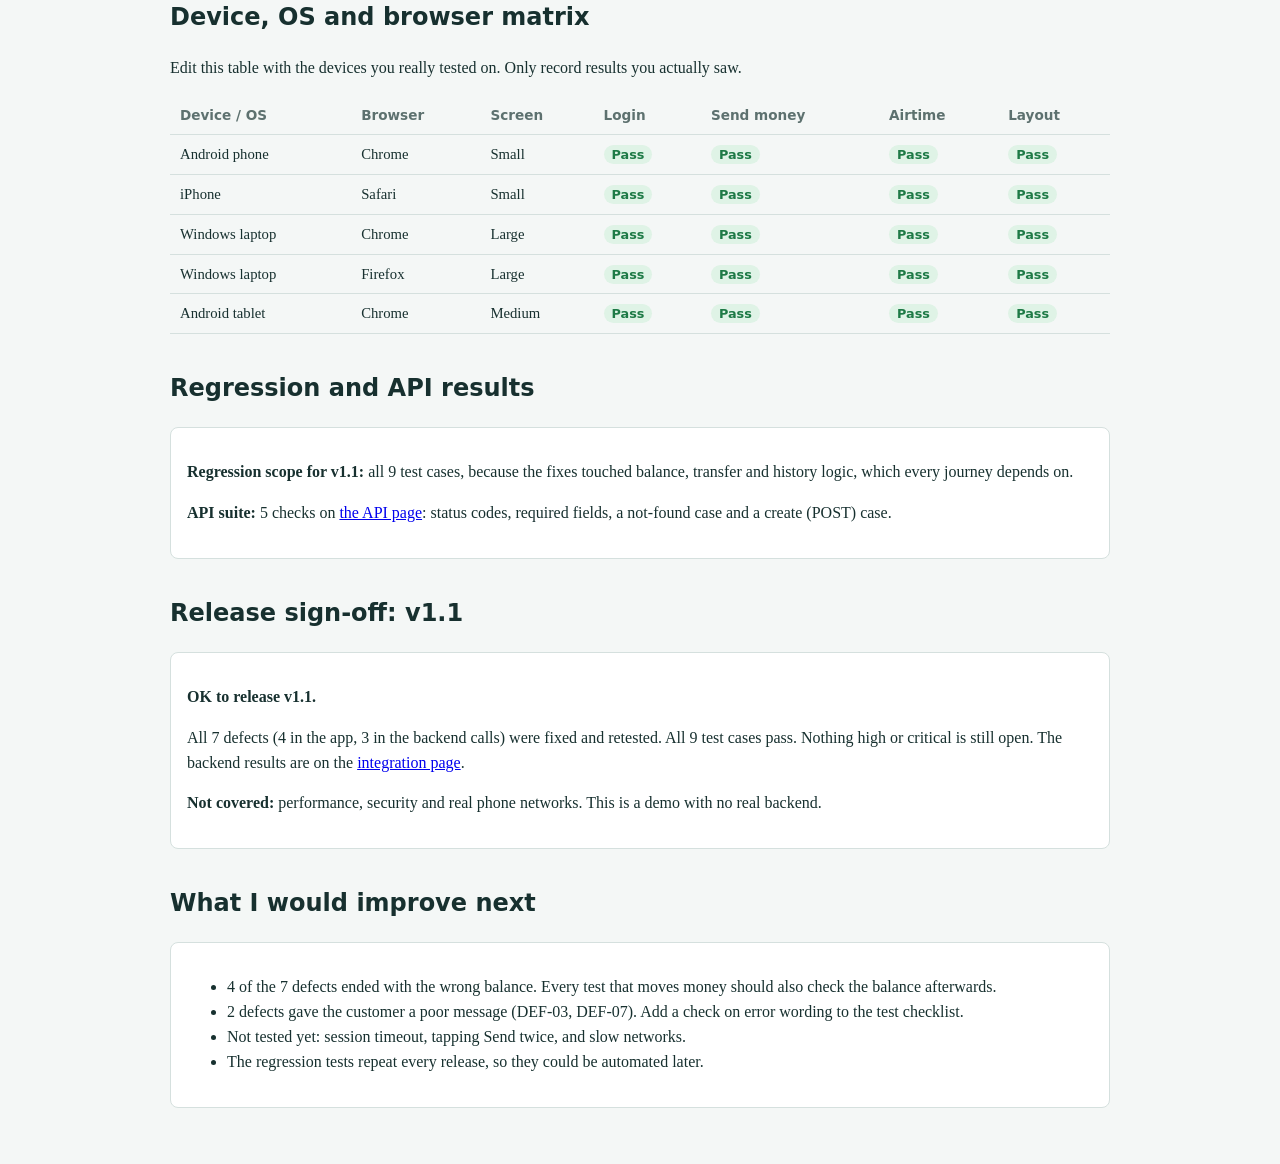
==== commit 27e6c19c: "Update author name in index.html" ====
--- a/index.html
+++ b/index.html
@@ -5,7 +5,7 @@
 <link rel="stylesheet" href="style.css"></head>
 <body>
 <header><h1>QA case study: testing a mobile banking channel</h1>
-<p>By [Your name]. I tested a small demo banking app and a public API, logged what broke, retested the fixes and wrote a release sign-off.</p></header>
+<p>By Sharleen Njihia. I tested a small demo banking app and a public API, logged what broke, retested the fixes and wrote a release sign-off.</p></header>
 <nav><a href="plan.html">Test plan</a><a href="#cases">Test cases</a><a href="#defects">Defects</a><a href="#compat">Devices</a><a href="#regression">Regression</a><a href="#signoff">Sign-off</a><a href="#improve">Improvements</a><a href="app.html?v=1.0">App v1.0</a><a href="app.html?v=1.1">App v1.1</a><a href="integration.html">Integration</a><a href="api.html">API tests</a></nav>
 <main>
 <section class="card"><h2>The short version</h2>
